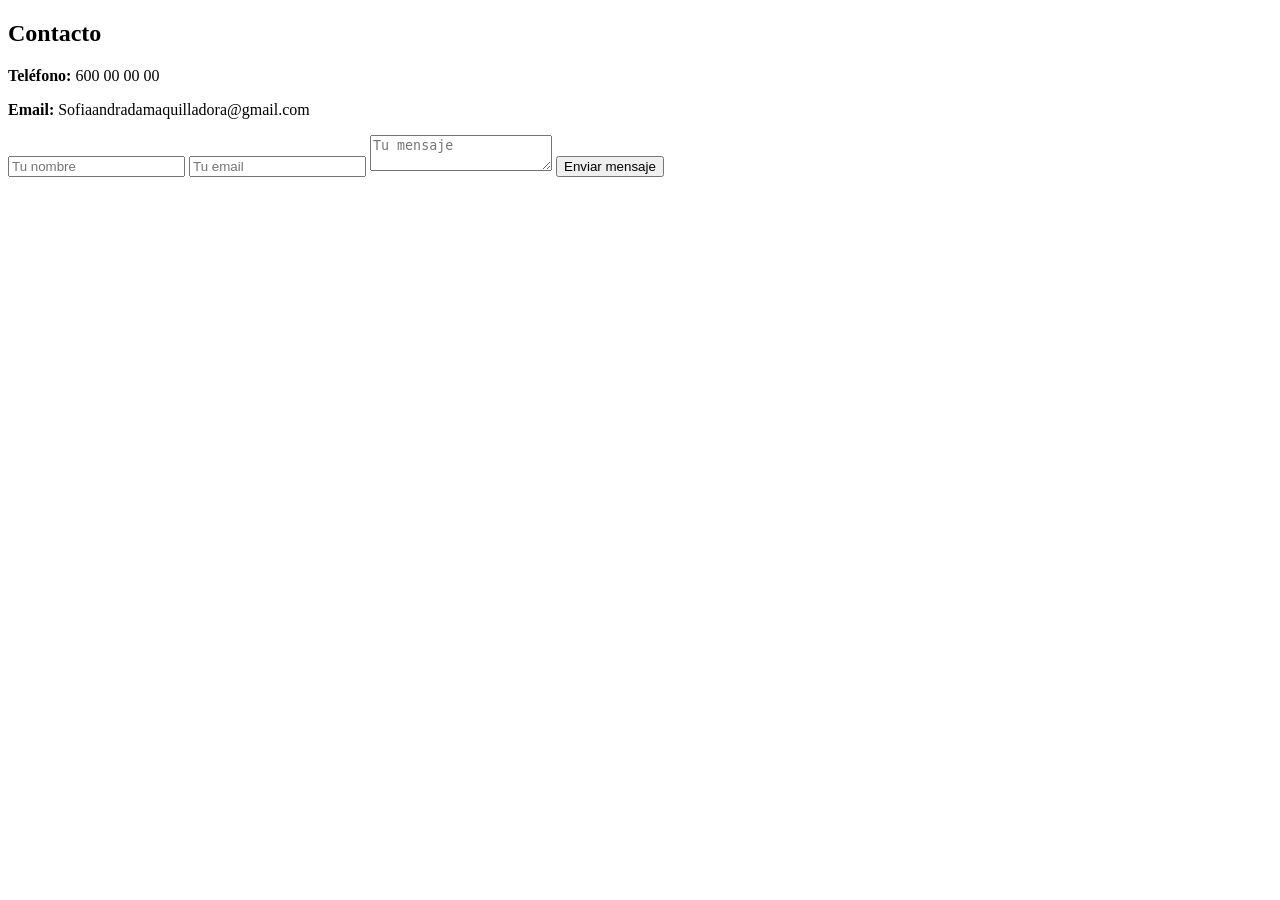
==== contact.html @ 4a659de2 "Create contact.html" ====
<!DOCTYPE html>
<html lang="es">

<head>
<meta charset="UTF-8">
<meta name="viewport" content="width=device-width, initial-scale=1.0">

<title>Contacto | Sofía Andrada</title>

<link rel="stylesheet" href="contact.css">

<link href="https://fonts.googleapis.com/css2?family=Playfair+Display:wght@400;600&family=Inter:wght@300;400&display=swap" rel="stylesheet">

</head>

<body>

<section class="contact">

<div class="contact-container">

<h1>Contacto</h1>

<div class="contact-info">

<p><strong>Teléfono:</strong> 600 00 00 00</p>
<p><strong>Email:</strong> Sofiaandradamaquilladora@gmail.com</p>

</div>


<form action="https://formspree.io/f/xblyqkna" method="POST" class="contact-form">

<input type="text" name="name" placeholder="Tu nombre" required>

<input type="email" name="email" placeholder="Tu email" required>

<textarea name="message" placeholder="Tu mensaje" required></textarea>

<button type="submit">Enviar mensaje</button>

</form>

</div>

</section>

</body>

</html>
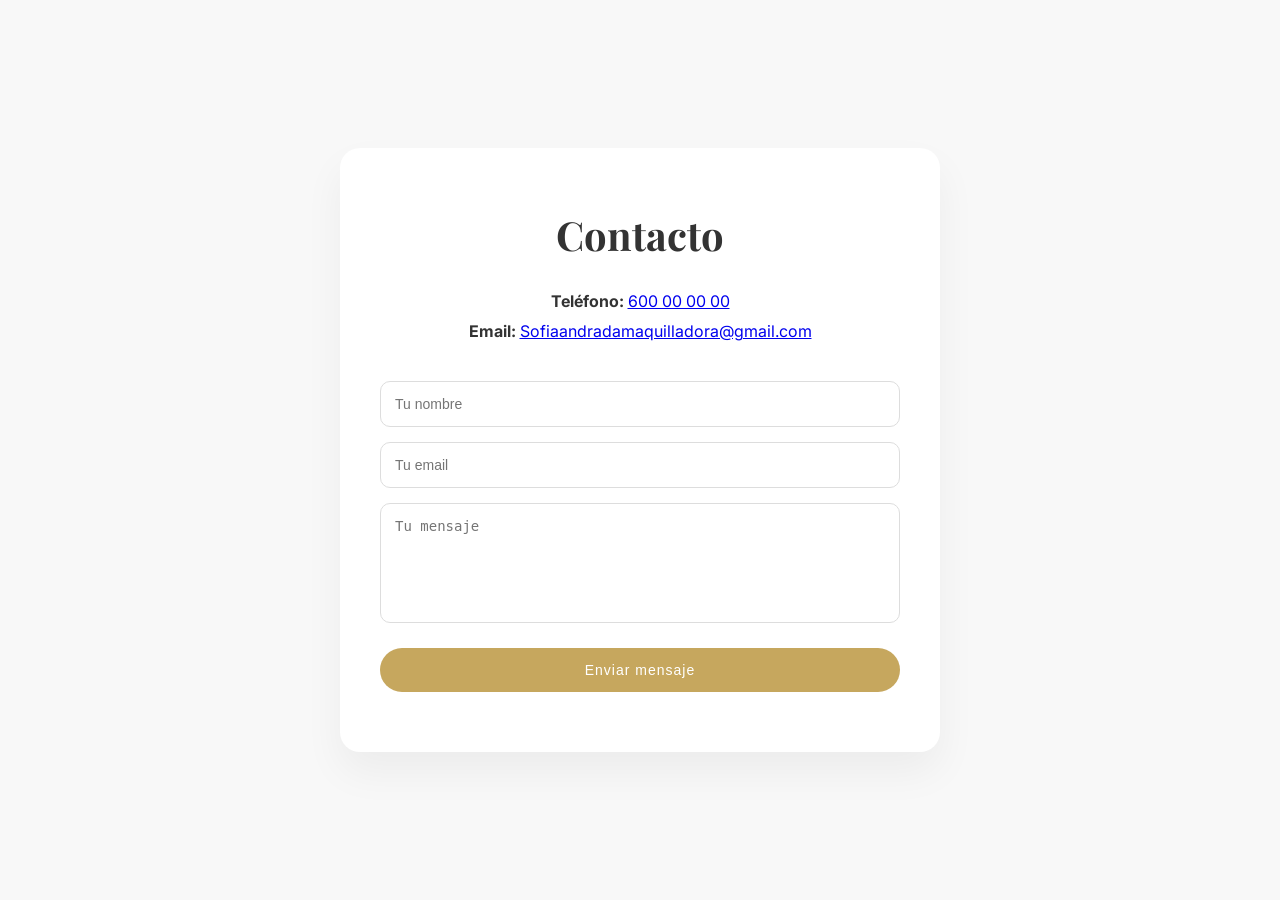
==== commit 2d9d2d74: "Make phone and email contact info clickable Updated contact information to include clickable phone a" ====
--- a/contact.html
+++ b/contact.html
@@ -23,8 +23,17 @@
 
 <div class="contact-info">
 
-<p><strong>Teléfono:</strong> 600 00 00 00</p>
-<p><strong>Email:</strong> Sofiaandradamaquilladora@gmail.com</p>
+<p>
+<strong>Teléfono:</strong> 
+<a href="tel:+34600000000">600 00 00 00</a>
+</p>
+
+<p>
+<strong>Email:</strong> 
+<a href="mailto:Sofiaandradamaquilladora@gmail.com">
+Sofiaandradamaquilladora@gmail.com
+</a>
+</p>
 
 </div>
 
--- a/contact.css
+++ b/contact.css
@@ -0,0 +1,124 @@
+*{
+margin:0;
+padding:0;
+box-sizing:border-box;
+}
+
+body{
+font-family:'Inter', sans-serif;
+background:#f8f8f8;
+color:#333;
+}
+
+/* CONTENEDOR */
+
+.contact{
+min-height:100vh;
+display:flex;
+align-items:center;
+justify-content:center;
+padding:40px;
+}
+
+.contact-container{
+
+max-width:600px;
+width:100%;
+
+background:white;
+padding:60px 40px;
+
+border-radius:20px;
+
+box-shadow:0 20px 40px rgba(0,0,0,0.05);
+
+text-align:center;
+
+}
+
+/* TITULO */
+
+.contact-container h1{
+
+font-family:'Playfair Display', serif;
+font-size:40px;
+margin-bottom:30px;
+
+}
+
+/* INFO */
+
+.contact-info{
+
+margin-bottom:40px;
+
+}
+
+.contact-info p{
+
+margin:10px 0;
+font-size:16px;
+
+}
+
+/* FORM */
+
+.contact-form{
+
+display:flex;
+flex-direction:column;
+gap:15px;
+
+}
+
+.contact-form input,
+.contact-form textarea{
+
+padding:14px;
+
+border-radius:10px;
+
+border:1px solid #ddd;
+
+font-size:14px;
+
+}
+
+.contact-form textarea{
+
+min-height:120px;
+resize:none;
+
+}
+
+/* BOTON */
+
+.contact-form button{
+
+margin-top:10px;
+
+padding:14px;
+
+border:none;
+
+border-radius:30px;
+
+background:#C6A75E;
+
+color:white;
+
+font-size:14px;
+
+letter-spacing:1px;
+
+cursor:pointer;
+
+transition:0.3s;
+
+}
+
+.contact-form button:hover{
+
+opacity:0.85;
+
+}
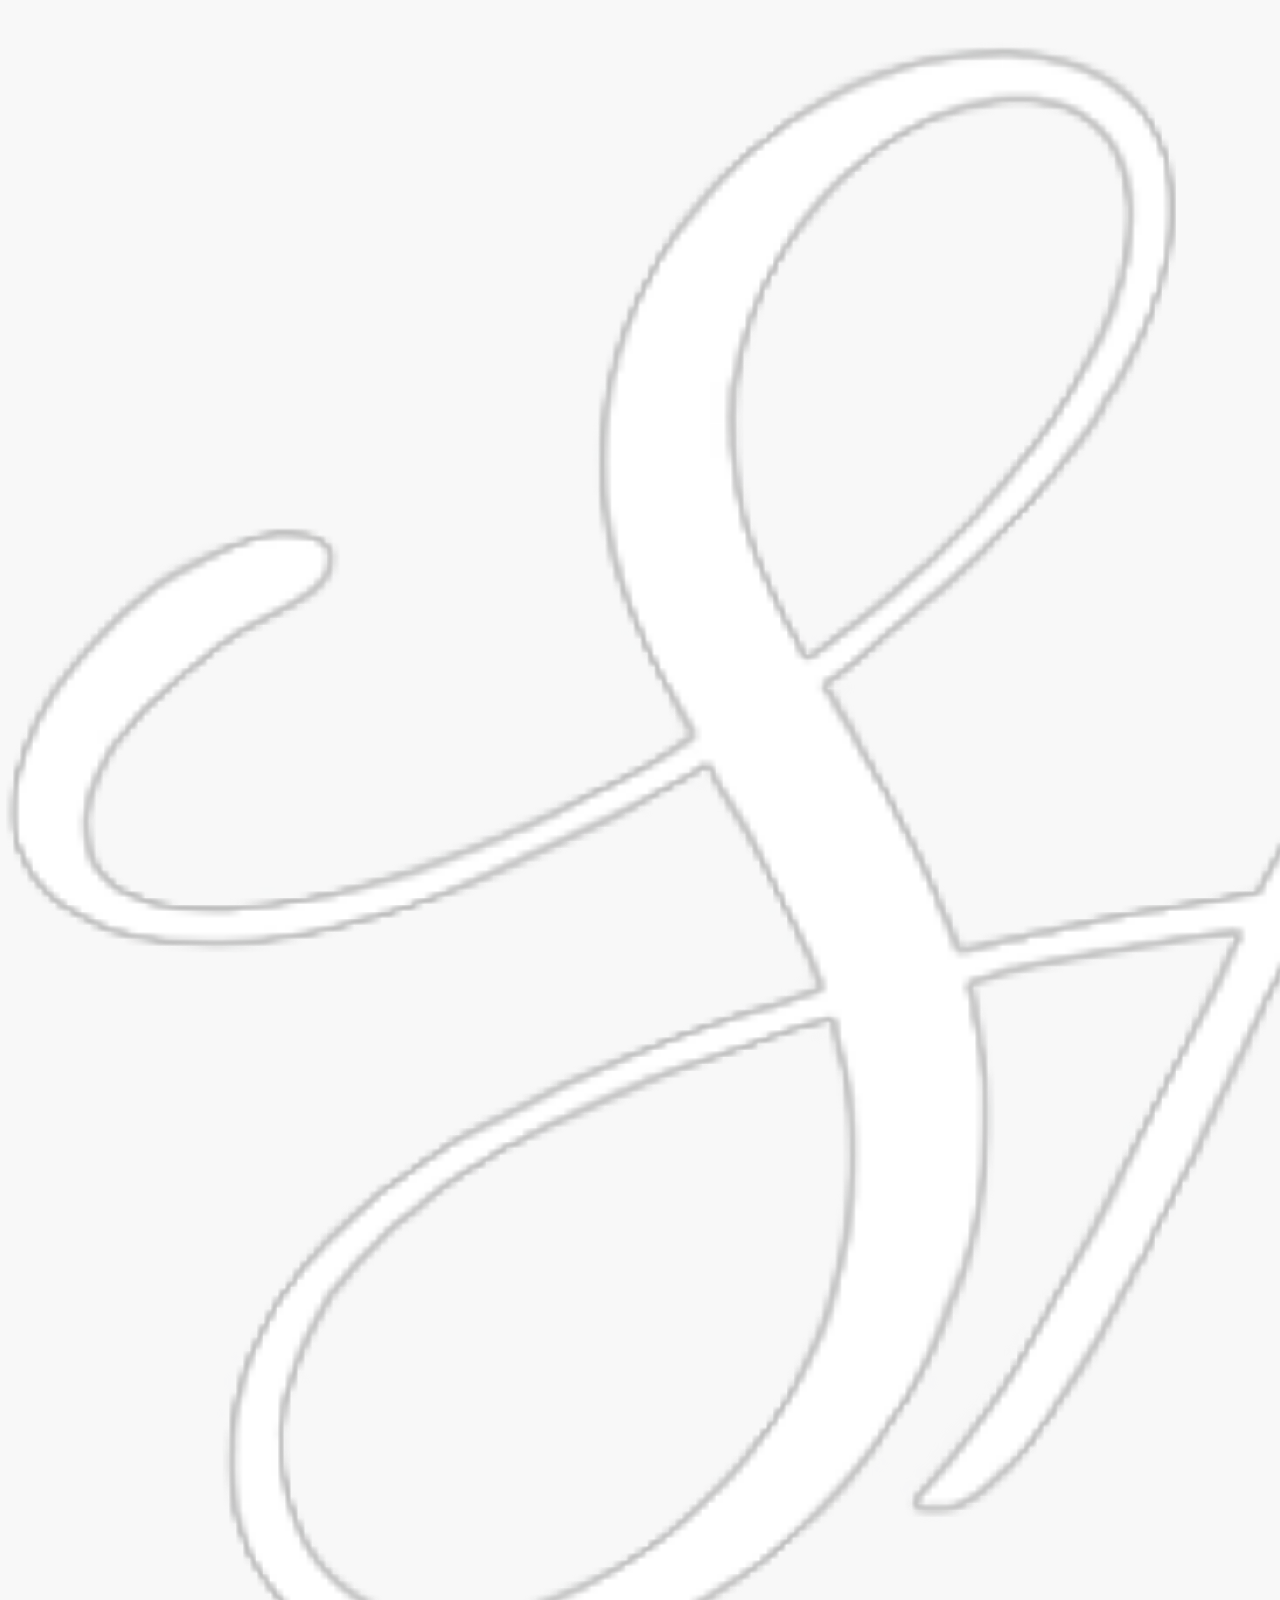
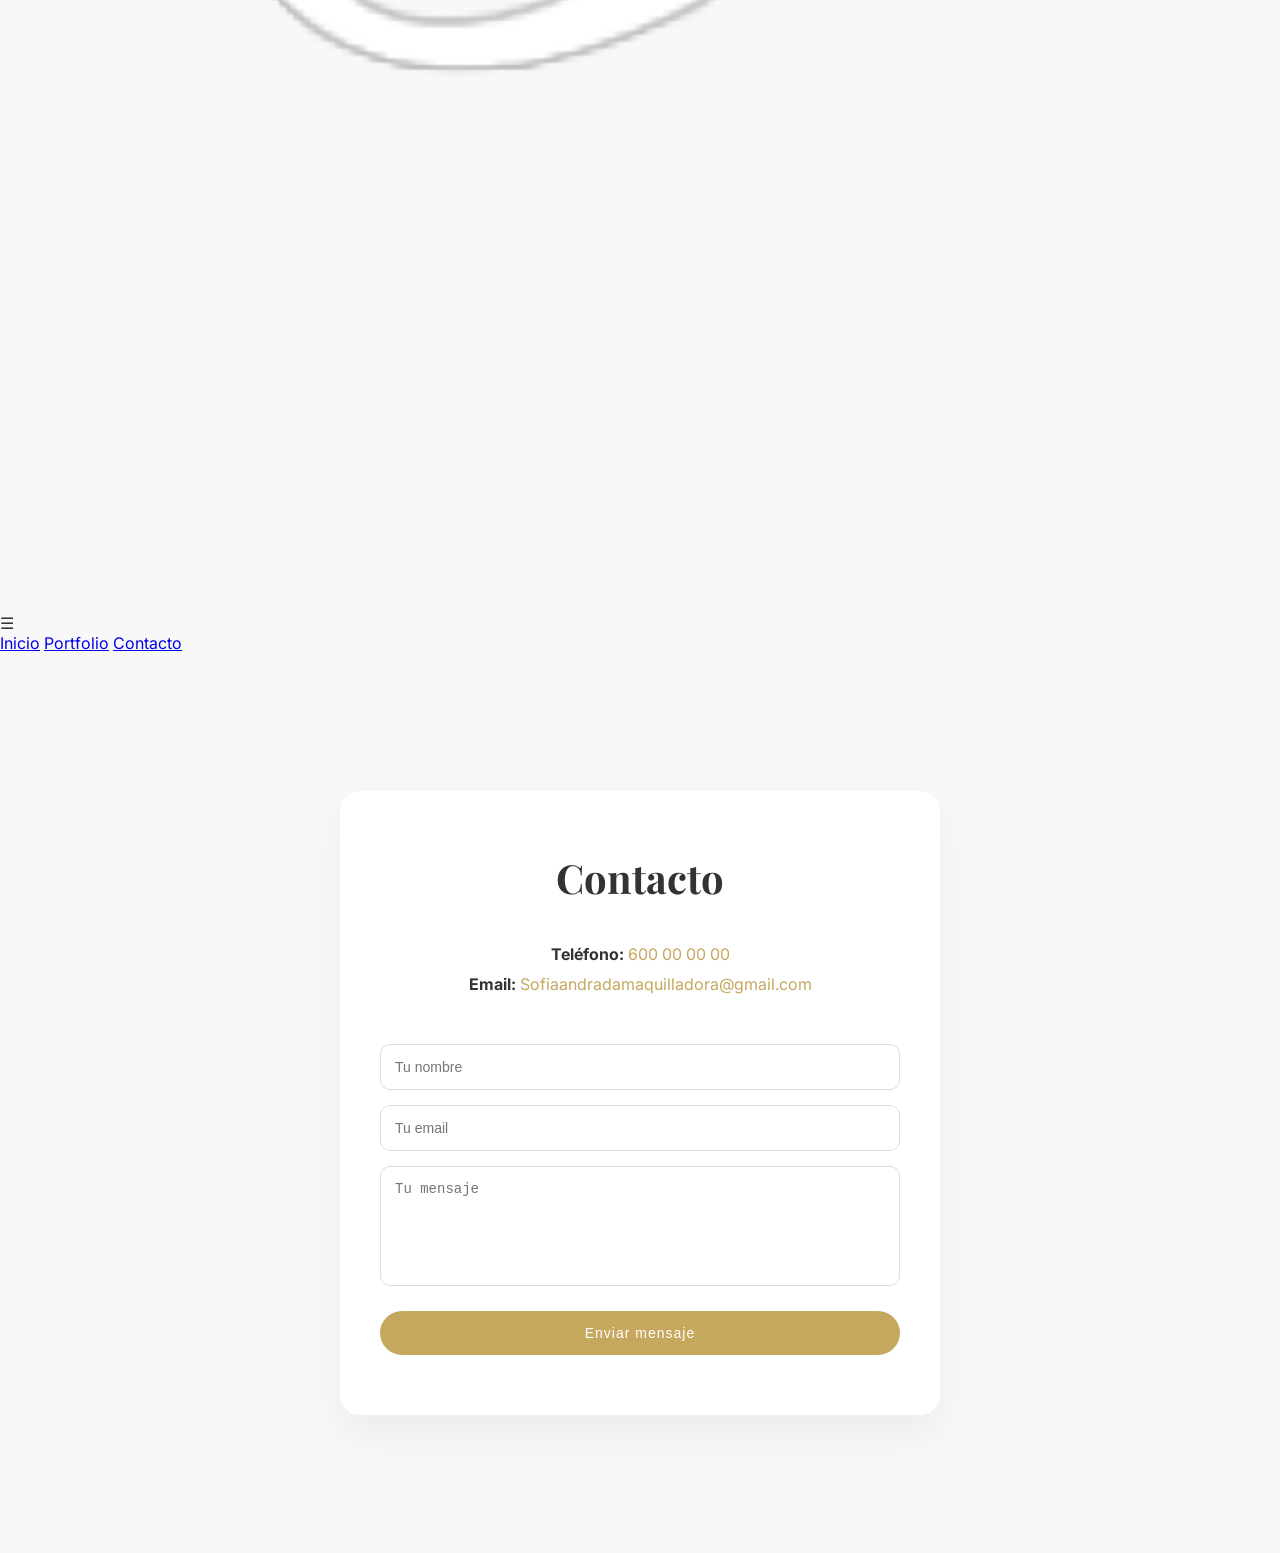
==== commit beb793c6: "Update contact.html" ====
--- a/contact.html
+++ b/contact.html
@@ -15,6 +15,32 @@
 
 <body>
 
+<!-- NAVBAR -->
+
+<header class="navbar">
+
+<div class="nav-inner">
+
+<img src="logo4.png" class="logo">
+
+<div class="menu-toggle" id="menu-toggle">
+☰
+</div>
+
+<nav id="nav-menu">
+
+<a href="index.html">Inicio</a>
+<a href="https://instagram.com/sofiaandrada.maquilladora" target="_blank">Portfolio</a>
+<a href="contact.html">Contacto</a>
+
+</nav>
+
+</div>
+
+</header>
+
+<!-- CONTENIDO -->
+
 <section class="contact">
 
 <div class="contact-container">
@@ -30,13 +56,12 @@
 
 <p>
 <strong>Email:</strong> 
-<a href="mailto:Sofiaandradamaquilladora@gmail.com">
+<a class="email" href="mailto:Sofiaandradamaquilladora@gmail.com">
 Sofiaandradamaquilladora@gmail.com
 </a>
 </p>
 
 </div>
-
 
 <form action="https://formspree.io/f/xblyqkna" method="POST" class="contact-form">
 
@@ -54,6 +79,14 @@
 
 </section>
 
+<script>
+const toggle = document.getElementById("menu-toggle");
+const menu = document.getElementById("nav-menu");
+
+toggle.addEventListener("click", () => {
+menu.classList.toggle("active");
+});
+</script>
+
 </body>
-
 </html>
--- a/contact.css
+++ b/contact.css
@@ -51,6 +51,8 @@
 .contact-info{
 
 margin-bottom:40px;
+max-width:100%;
+overflow:hidden;
 
 }
 
@@ -58,6 +60,25 @@
 
 margin:10px 0;
 font-size:16px;
+
+/* 🔥 SOLUCIÓN CLAVE */
+word-break: break-all;
+overflow-wrap: anywhere;
+
+}
+
+/* LINKS (EMAIL Y TELÉFONO) */
+
+.contact-info a{
+
+color:#C6A75E;
+text-decoration:none;
+
+}
+
+.contact-info a:hover{
+
+text-decoration:underline;
 
 }
 
@@ -81,6 +102,16 @@
 border:1px solid #ddd;
 
 font-size:14px;
+
+outline:none;
+transition:0.3s;
+
+}
+
+.contact-form input:focus,
+.contact-form textarea:focus{
+
+border-color:#C6A75E;
 
 }
 
@@ -120,5 +151,6 @@
 .contact-form button:hover{
 
 opacity:0.85;
+transform:translateY(-2px);
 
 }
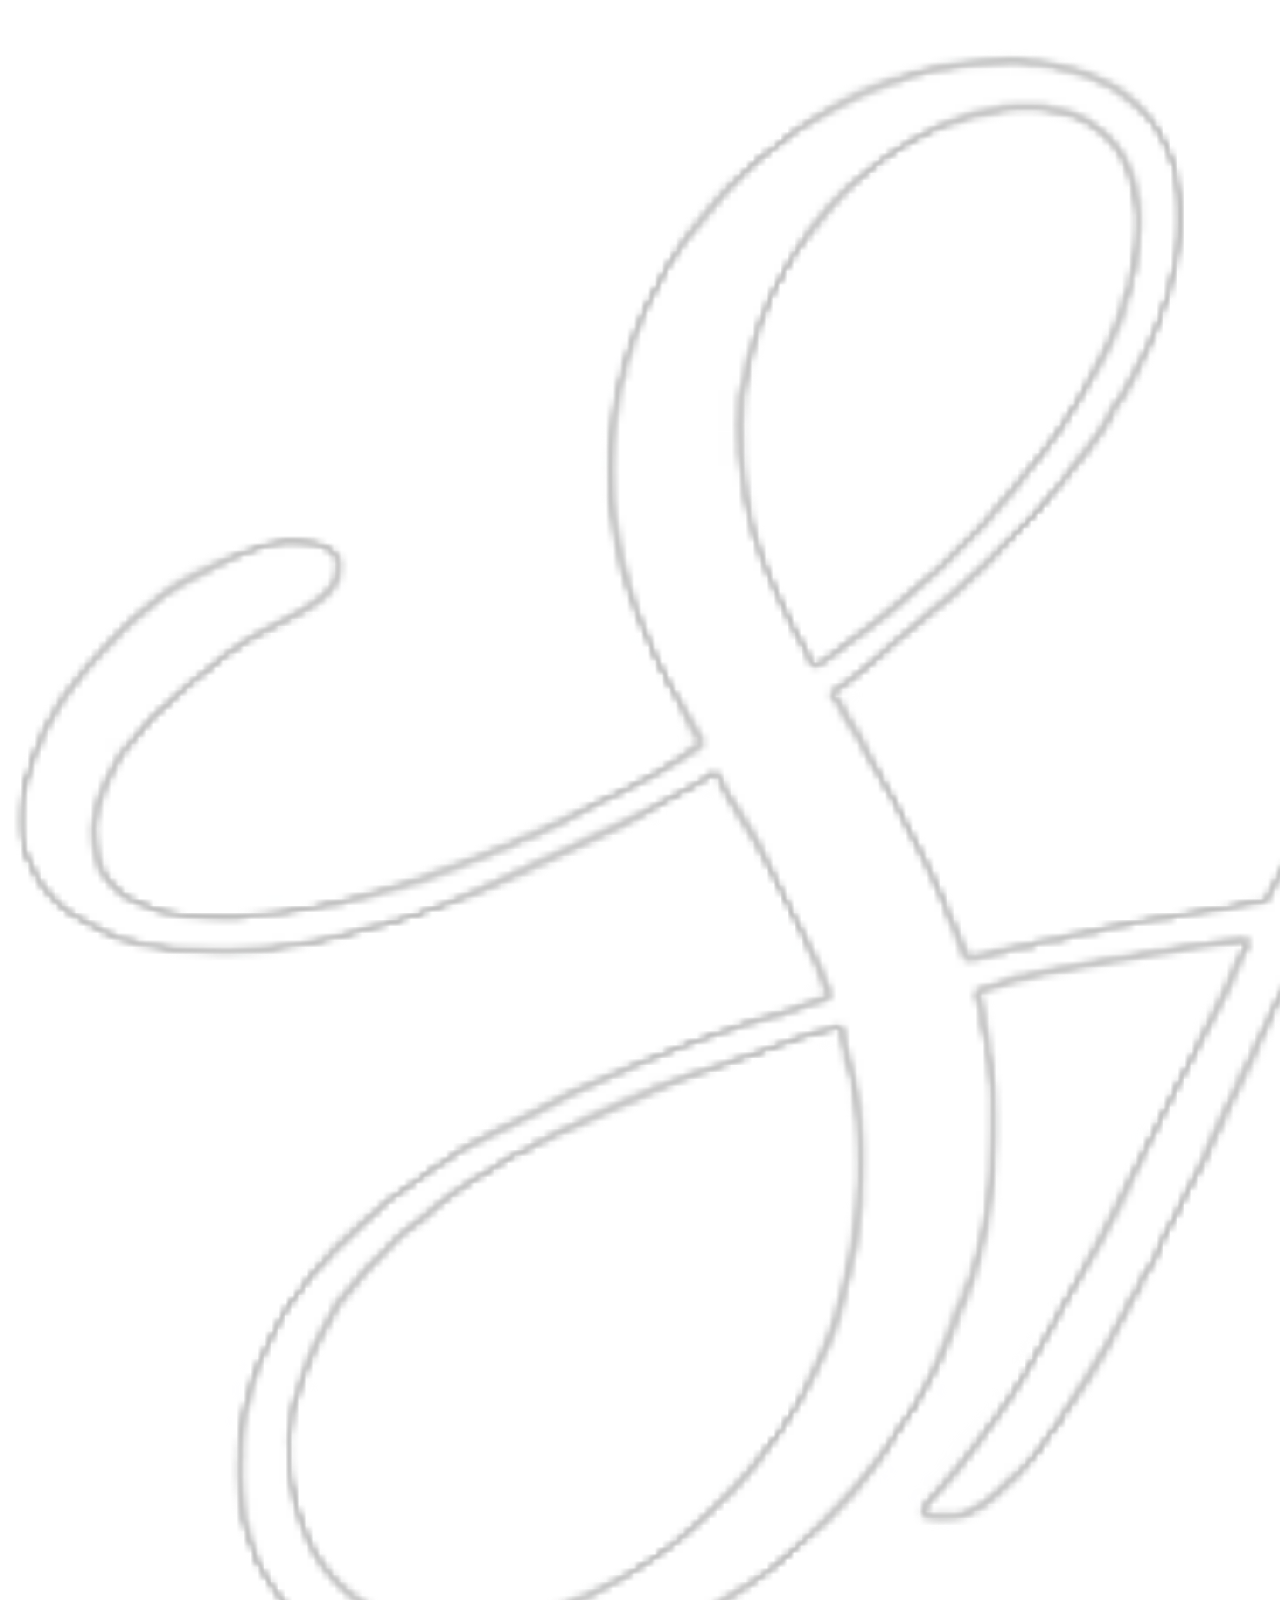
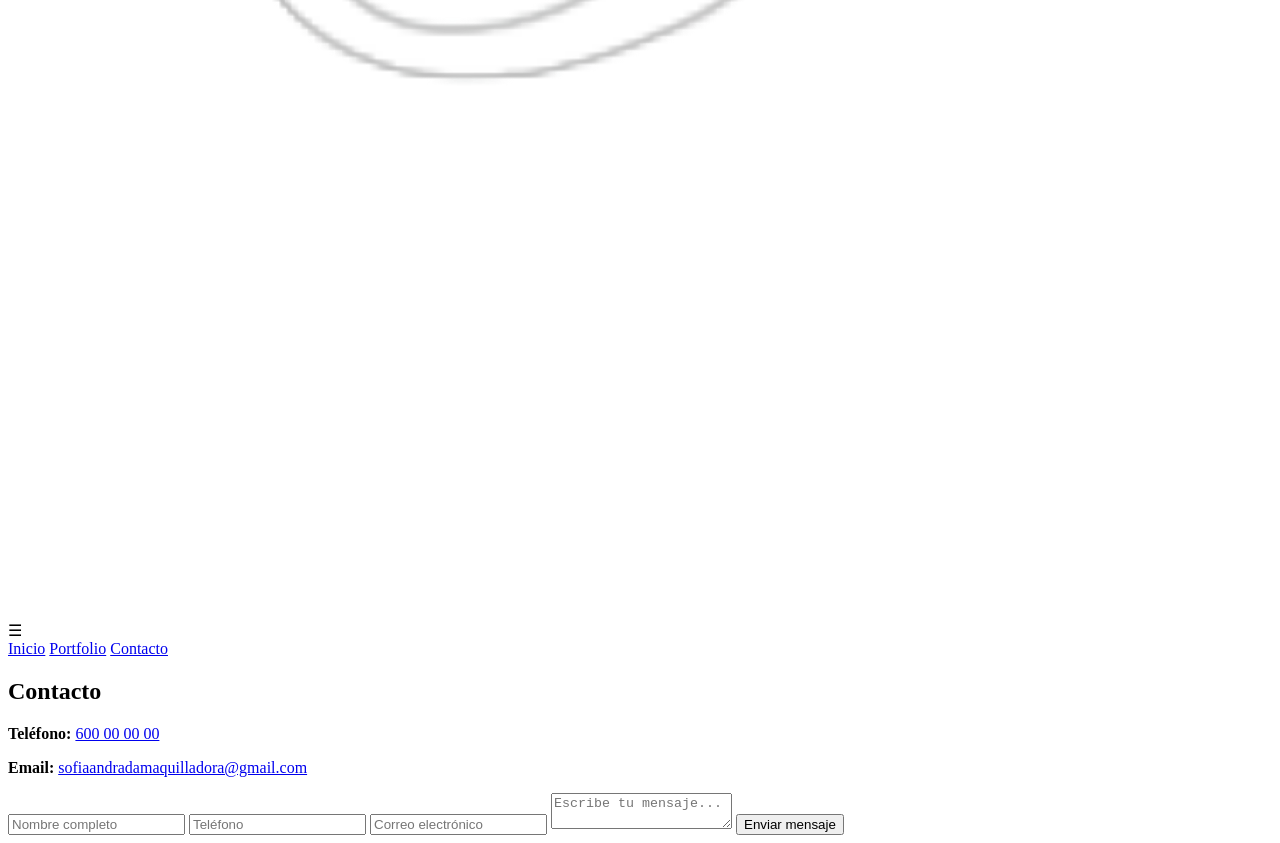
==== commit 897efbc1: "Update contact.html" ====
--- a/contact.html
+++ b/contact.html
@@ -10,81 +10,81 @@
 <link rel="stylesheet" href="contact.css">
 
 <link href="https://fonts.googleapis.com/css2?family=Playfair+Display:wght@400;600&family=Inter:wght@300;400&display=swap" rel="stylesheet">
-
 </head>
 
 <body>
 
-<!-- NAVBAR -->
+<!-- NAVBAR (IGUAL QUE HOME) -->
 
 <header class="navbar">
+  <div class="nav-inner">
 
-<div class="nav-inner">
+    <img src="logo4.png" class="logo">
 
-<img src="logo4.png" class="logo">
+    <div class="menu-toggle" id="menu-toggle">
+      ☰
+    </div>
 
-<div class="menu-toggle" id="menu-toggle">
-☰
-</div>
+    <nav id="nav-menu">
+      <a href="index.html">Inicio</a>
+      <a href="https://instagram.com/sofiaandrada.maquilladora" target="_blank">Portfolio</a>
+      <a href="contact.html">Contacto</a>
+    </nav>
 
-<nav id="nav-menu">
-
-<a href="index.html">Inicio</a>
-<a href="https://instagram.com/sofiaandrada.maquilladora" target="_blank">Portfolio</a>
-<a href="contact.html">Contacto</a>
-
-</nav>
-
-</div>
-
+  </div>
 </header>
 
-<!-- CONTENIDO -->
+<!-- HERO CONTACTO -->
+
+<section class="contact-hero">
+  <div class="overlay"></div>
+  <h1>Contacto</h1>
+</section>
+
+<!-- FORMULARIO -->
 
 <section class="contact">
 
-<div class="contact-container">
+  <div class="contact-container">
 
-<h1>Contacto</h1>
+    <div class="contact-info">
+      <p><strong>Teléfono:</strong> <a href="tel:600000000">600 00 00 00</a></p>
+      <p><strong>Email:</strong> 
+        <a href="mailto:sofiaandradamaquilladora@gmail.com">
+          sofiaandradamaquilladora@gmail.com
+        </a>
+      </p>
+    </div>
 
-<div class="contact-info">
+    <form class="contact-form" action="https://formsubmit.co/sofiaandradamaquilladora@gmail.com" method="POST">
 
-<p>
-<strong>Teléfono:</strong> 
-<a href="tel:+34600000000">600 00 00 00</a>
-</p>
+      <input type="text" name="nombre" placeholder="Nombre completo" required>
 
-<p>
-<strong>Email:</strong> 
-<a class="email" href="mailto:Sofiaandradamaquilladora@gmail.com">
-Sofiaandradamaquilladora@gmail.com
-</a>
-</p>
+      <input type="tel" name="telefono" placeholder="Teléfono" required>
 
-</div>
+      <input type="email" name="email" placeholder="Correo electrónico" required>
 
-<form action="https://formspree.io/f/xblyqkna" method="POST" class="contact-form">
+      <textarea name="mensaje" placeholder="Escribe tu mensaje..." required></textarea>
 
-<input type="text" name="name" placeholder="Tu nombre" required>
+      <button type="submit">Enviar mensaje</button>
 
-<input type="email" name="email" placeholder="Tu email" required>
+      <!-- Evita captcha -->
+      <input type="hidden" name="_captcha" value="false">
 
-<textarea name="message" placeholder="Tu mensaje" required></textarea>
+    </form>
 
-<button type="submit">Enviar mensaje</button>
-
-</form>
-
-</div>
+  </div>
 
 </section>
+
+<!-- SCRIPT MENU -->
 
 <script>
 const toggle = document.getElementById("menu-toggle");
 const menu = document.getElementById("nav-menu");
 
 toggle.addEventListener("click", () => {
-menu.classList.toggle("active");
+  menu.classList.toggle("active");
 });
 </script>
 
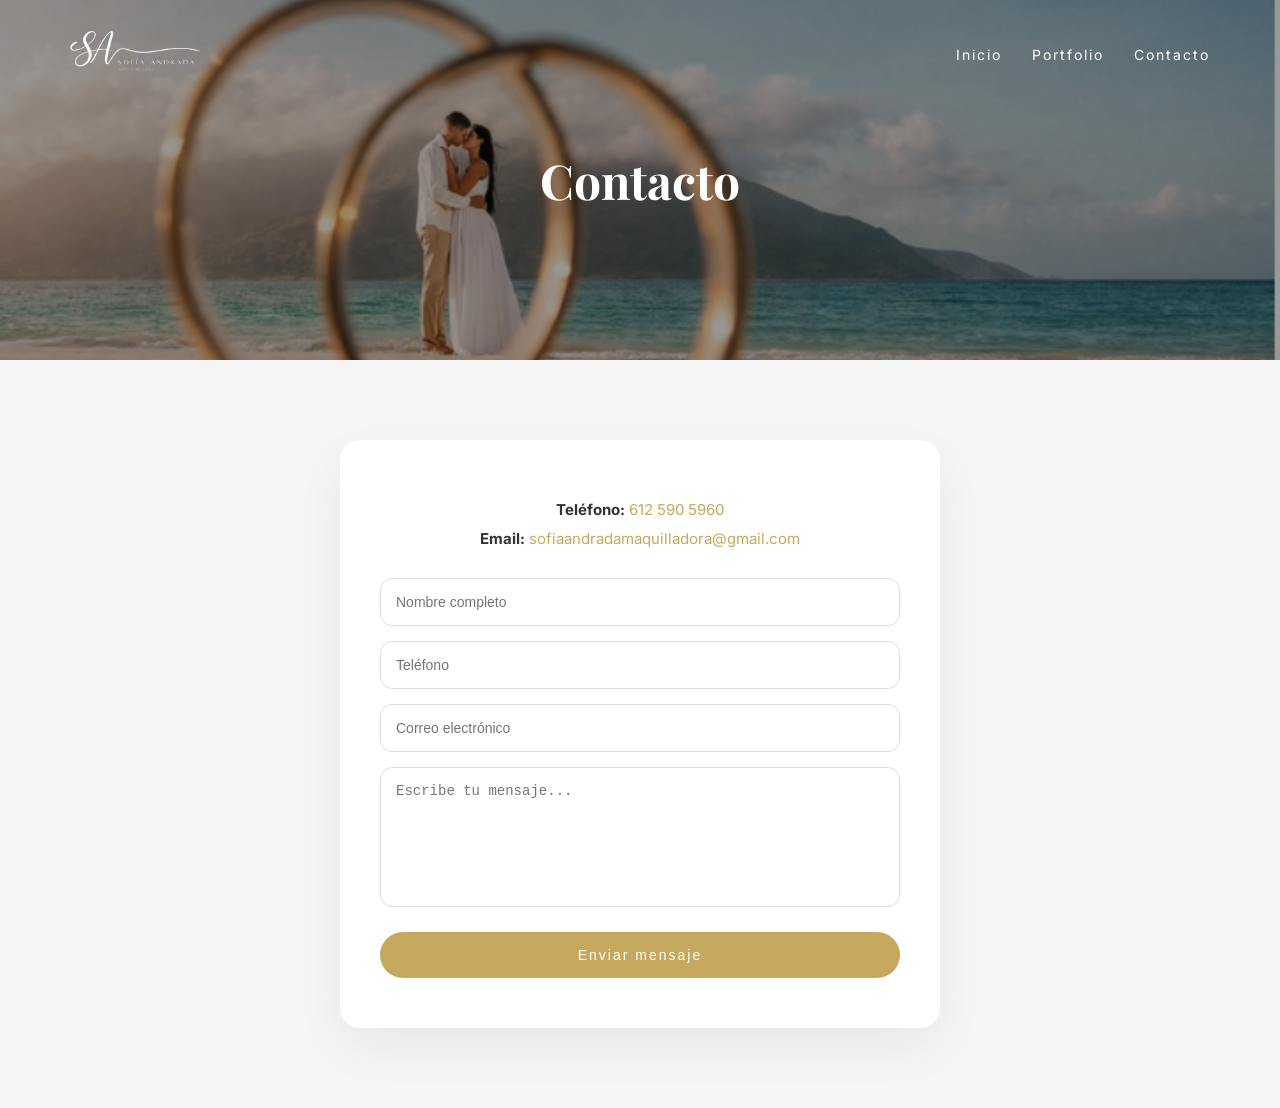
==== commit 166e0011: "Update contact phone number in contact.html" ====
--- a/contact.html
+++ b/contact.html
@@ -48,7 +48,7 @@
   <div class="contact-container">
 
     <div class="contact-info">
-      <p><strong>Teléfono:</strong> <a href="tel:600000000">600 00 00 00</a></p>
+      <p><strong>Teléfono:</strong> <a href="tel:600000000">612 590 5960</a></p>
       <p><strong>Email:</strong> 
         <a href="mailto:sofiaandradamaquilladora@gmail.com">
           sofiaandradamaquilladora@gmail.com
--- a/contact.css
+++ b/contact.css
@@ -0,0 +1,212 @@
+*{
+margin:0;
+padding:0;
+box-sizing:border-box;
+}
+
+body{
+font-family:'Inter', sans-serif;
+background:white;
+color:#333;
+}
+
+/* NAVBAR */
+
+.navbar{
+position:absolute;
+top:0;
+width:100%;
+z-index:100;
+}
+
+.nav-inner{
+max-width:1200px;
+margin:auto;
+display:flex;
+justify-content:space-between;
+align-items:center;
+padding:30px;
+}
+
+.logo{
+width:130px;
+}
+
+nav{
+display:flex;
+}
+
+nav a{
+color:white;
+text-decoration:none;
+margin-left:30px;
+font-size:14px;
+letter-spacing:2px;
+transition:0.3s;
+}
+
+nav a:hover{
+color:#d4af37;
+}
+
+/* MENU MOVIL */
+
+.menu-toggle{
+display:none;
+font-size:30px;
+color:white;
+cursor:pointer;
+}
+
+/* HERO */
+
+.contact-hero{
+height:40vh;
+background:url("hero4.png") center/cover no-repeat;
+display:flex;
+align-items:center;
+justify-content:center;
+position:relative;
+}
+
+.contact-hero .overlay{
+position:absolute;
+top:0;
+left:0;
+width:100%;
+height:100%;
+background:rgba(0,0,0,0.4);
+}
+
+.contact-hero h1{
+position:relative;
+color:white;
+font-family:'Playfair Display', serif;
+font-size:48px;
+}
+
+/* CONTACT */
+
+.contact{
+padding:80px 20px;
+background:#f5f5f5;
+display:flex;
+justify-content:center;
+}
+
+.contact-container{
+max-width:600px;
+width:100%;
+background:white;
+padding:50px 40px;
+border-radius:20px;
+box-shadow:0 20px 50px rgba(0,0,0,0.05);
+text-align:center;
+}
+
+/* INFO */
+
+.contact-info{
+margin-bottom:30px;
+}
+
+.contact-info p{
+margin:10px 0;
+font-size:15px;
+word-break:break-word;
+}
+
+.contact-info a{
+color:#C6A75E;
+text-decoration:none;
+}
+
+.contact-info a:hover{
+text-decoration:underline;
+}
+
+/* FORM */
+
+.contact-form{
+display:flex;
+flex-direction:column;
+gap:15px;
+}
+
+.contact-form input,
+.contact-form textarea{
+padding:15px;
+border-radius:12px;
+border:1px solid #ddd;
+font-size:14px;
+outline:none;
+transition:0.3s;
+}
+
+.contact-form input:focus,
+.contact-form textarea:focus{
+border-color:#C6A75E;
+}
+
+.contact-form textarea{
+min-height:140px;
+resize:none;
+}
+
+/* BOTON */
+
+.contact-form button{
+margin-top:10px;
+padding:15px;
+border:none;
+border-radius:40px;
+background:#C6A75E;
+color:white;
+font-size:14px;
+letter-spacing:2px;
+cursor:pointer;
+transition:0.3s;
+}
+
+.contact-form button:hover{
+transform:translateY(-2px);
+opacity:0.9;
+}
+
+/* RESPONSIVE */
+
+@media (max-width:768px){
+
+.menu-toggle{
+display:block;
+}
+
+nav{
+position:absolute;
+top:80px;
+right:0;
+background:rgba(0,0,0,0.95);
+flex-direction:column;
+width:220px;
+padding:20px;
+display:none;
+border-radius:10px 0 0 10px;
+}
+
+nav a{
+margin:12px 0;
+}
+
+nav.active{
+display:flex;
+}
+
+.contact-container{
+padding:40px 25px;
+}
+
+.contact-hero h1{
+font-size:36px;
+}
+
+}
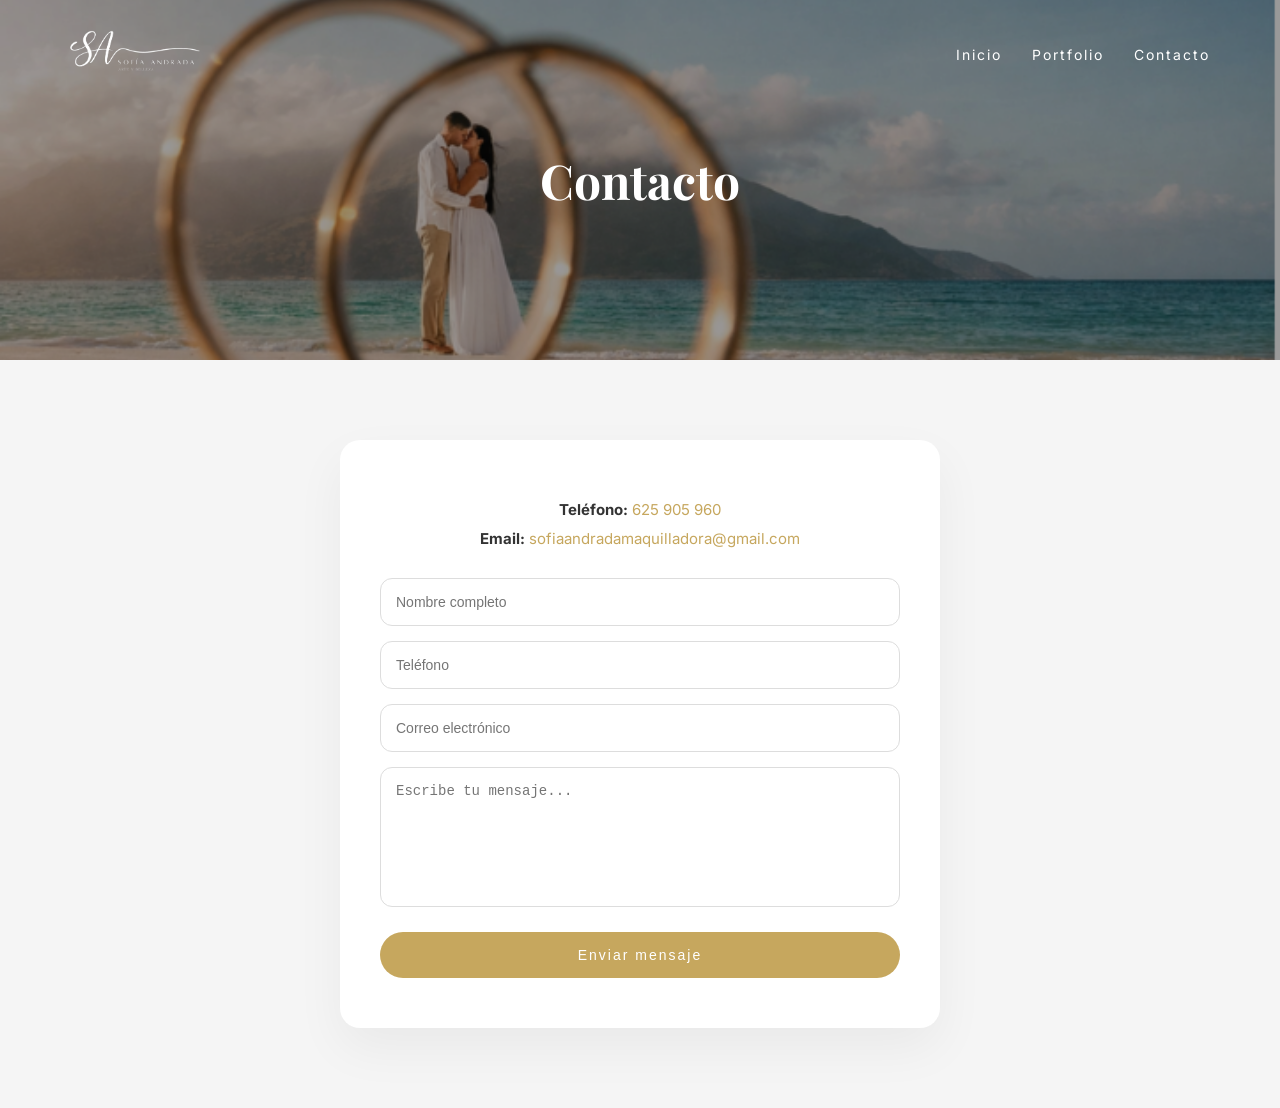
==== commit 63a6ce52: "Update contact.html" ====
--- a/contact.html
+++ b/contact.html
@@ -48,7 +48,7 @@
   <div class="contact-container">
 
     <div class="contact-info">
-      <p><strong>Teléfono:</strong> <a href="tel:600000000">612 590 5960</a></p>
+      <p><strong>Teléfono:</strong> <a href="tel:600000000">625 905 960</a></p>
       <p><strong>Email:</strong> 
         <a href="mailto:sofiaandradamaquilladora@gmail.com">
           sofiaandradamaquilladora@gmail.com
